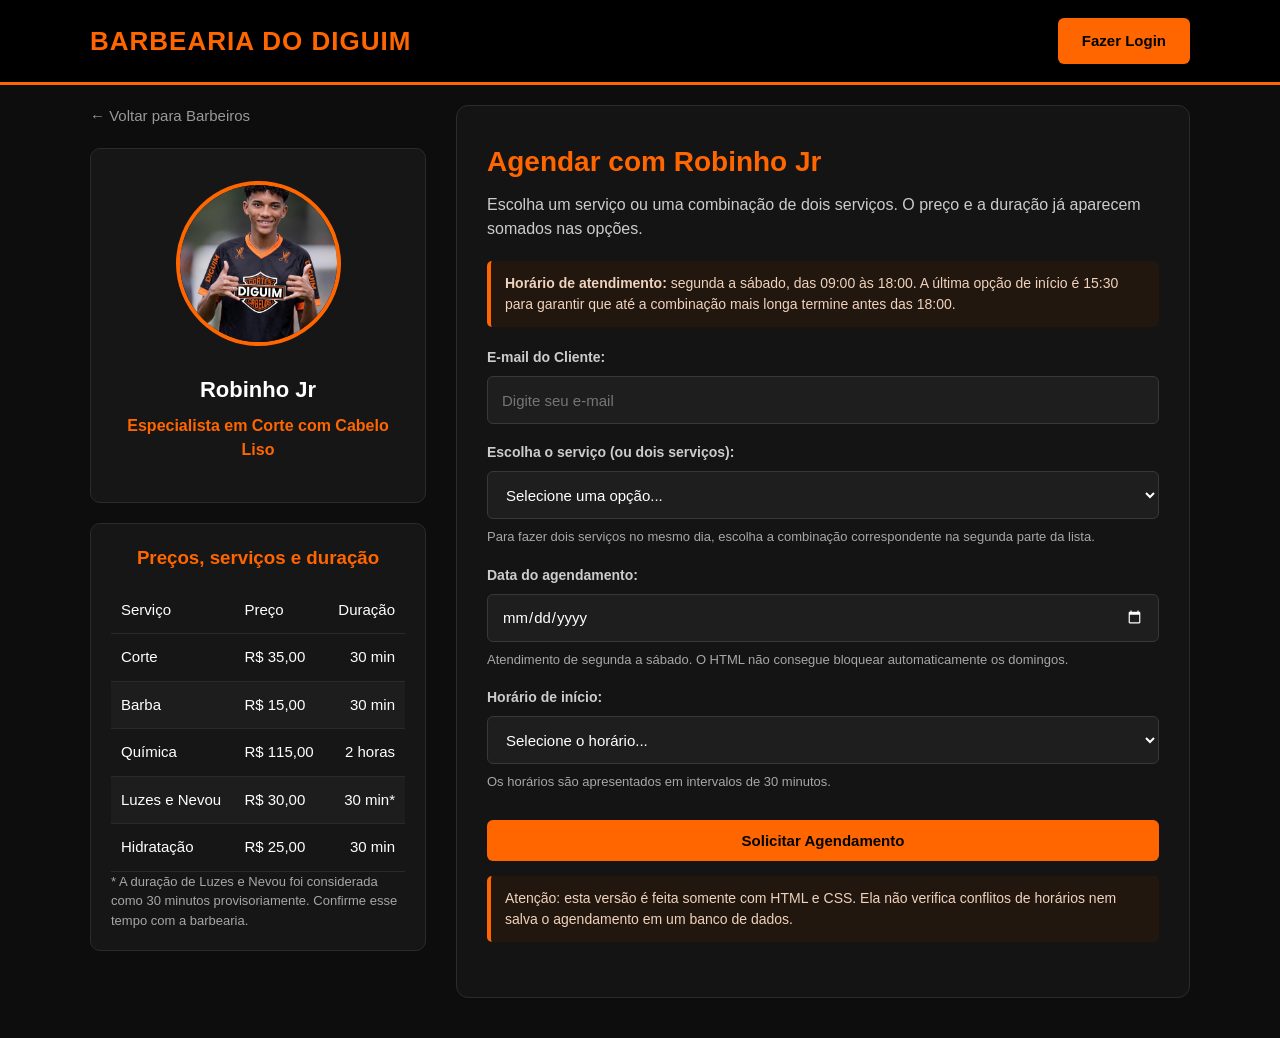
==== robinho-jr.html @ 0eab0bd5 "projeto quase pronto" ====
<!DOCTYPE html>
<html lang="pt-BR">
<head>
    <meta charset="UTF-8">
    <meta name="viewport" content="width=device-width, initial-scale=1.0">
    <title>Robinho Jr - Barbearia do Diguim</title>
    <link rel="stylesheet" href="style.css">
</head>
<body>
    <header>
        <div class="container">
            <h1><a href="index.html" class="logo-link">Barbearia do Diguim</a></h1>
            <div class="header-actions">
                <a href="login.html" class="btn-header">Fazer Login</a>
            </div>
        </div>
    </header>

    <main class="container profile-layout">
        <aside class="profile-sidebar">
            <a href="index.html" class="back-link-left">&larr; Voltar para Barbeiros</a>

            <article class="card">
                <img src="robinho jr diguim.jpg" alt="Foto de Robinho Jr">
                <h2>Robinho Jr</h2>
                <p>Especialista em Corte com Cabelo Liso</p>
            </article>

            <section class="servicos-box">
                <h3>Preços, serviços e duração</h3>
                <table>
                    <thead>
                        <tr><td>Serviço</td><td>Preço</td><td>Duração</td></tr>
                    </thead>
                    <tbody>
                    <tr><td>Corte</td><td>R$ 35,00</td><td>30 min</td></tr>
                    <tr><td>Barba</td><td>R$ 15,00</td><td>30 min</td></tr>
                    <tr><td>Química</td><td>R$ 115,00</td><td>2 horas</td></tr>
                    <tr><td>Luzes e Nevou</td><td>R$ 30,00</td><td>30 min*</td></tr>
                    <tr><td>Hidratação</td><td>R$ 25,00</td><td>30 min</td></tr>
                    </tbody>
                </table>
                <p class="form-hint">* A duração de Luzes e Nevou foi considerada como 30 minutos provisoriamente. Confirme esse tempo com a barbearia.</p>
            </section>
        </aside>

        <section class="profile-content" id="agendamento">
            <h2>Agendar com Robinho Jr</h2>
            <p class="subtitle-agendamento">Escolha um serviço ou uma combinação de dois serviços. O preço e a duração já aparecem somados nas opções.</p>

            <div class="horarios-info">
                <strong>Horário de atendimento:</strong> segunda a sábado, das 09:00 às 18:00. A última opção de início é 15:30 para garantir que até a combinação mais longa termine antes das 18:00.
            </div>

            <form action="sucesso.html" method="get">
                <input type="hidden" name="barbeiro" value="Robinho Jr">

                <div class="form-group">
                    <label for="email">E-mail do Cliente:</label>
                    <input type="email" id="email" name="email" required placeholder="Digite seu e-mail">
                </div>

                <div class="form-group">
                    <label for="pacote">Escolha o serviço (ou dois serviços):</label>
                    <select id="pacote" name="servico" required>
                        <option value="">Selecione uma opção...</option>
                        <optgroup label="Um serviço">
                        <option value="Corte — R$ 35,00 — 30 min">Corte — R$ 35,00 — 30 min</option>
                        <option value="Barba — R$ 15,00 — 30 min">Barba — R$ 15,00 — 30 min</option>
                        <option value="Química — R$ 115,00 — 2 horas">Química — R$ 115,00 — 2 horas</option>
                        <option value="Luzes e Nevou — R$ 30,00 — 30 min*">Luzes e Nevou — R$ 30,00 — 30 min*</option>
                        <option value="Hidratação — R$ 25,00 — 30 min">Hidratação — R$ 25,00 — 30 min</option>
                        </optgroup>
                        <optgroup label="Dois serviços — valores e tempos somados">
                        <option value="Corte + Barba — R$ 50,00 — 1 hora">Corte + Barba — R$ 50,00 — 1 hora</option>
                        <option value="Corte + Química — R$ 150,00 — 2 horas e 30 minutos">Corte + Química — R$ 150,00 — 2 horas e 30 minutos</option>
                        <option value="Corte + Luzes e Nevou — R$ 65,00 — 1 hora">Corte + Luzes e Nevou — R$ 65,00 — 1 hora</option>
                        <option value="Corte + Hidratação — R$ 60,00 — 1 hora">Corte + Hidratação — R$ 60,00 — 1 hora</option>
                        <option value="Barba + Química — R$ 130,00 — 2 horas e 30 minutos">Barba + Química — R$ 130,00 — 2 horas e 30 minutos</option>
                        <option value="Barba + Luzes e Nevou — R$ 45,00 — 1 hora">Barba + Luzes e Nevou — R$ 45,00 — 1 hora</option>
                        <option value="Barba + Hidratação — R$ 40,00 — 1 hora">Barba + Hidratação — R$ 40,00 — 1 hora</option>
                        <option value="Química + Luzes e Nevou — R$ 145,00 — 2 horas e 30 minutos">Química + Luzes e Nevou — R$ 145,00 — 2 horas e 30 minutos</option>
                        <option value="Química + Hidratação — R$ 140,00 — 2 horas e 30 minutos">Química + Hidratação — R$ 140,00 — 2 horas e 30 minutos</option>
                        <option value="Luzes e Nevou + Hidratação — R$ 55,00 — 1 hora">Luzes e Nevou + Hidratação — R$ 55,00 — 1 hora</option>
                        </optgroup>
                    </select>
                    <span class="form-hint">Para fazer dois serviços no mesmo dia, escolha a combinação correspondente na segunda parte da lista.</span>
                </div>

                <div class="form-group">
                    <label for="data">Data do agendamento:</label>
                    <input type="date" id="data" name="data" required>
                    <span class="form-hint">Atendimento de segunda a sábado. O HTML não consegue bloquear automaticamente os domingos.</span>
                </div>

                <div class="form-group">
                    <label for="hora">Horário de início:</label>
                    <select id="hora" name="hora" required>
                        <option value="">Selecione o horário...</option>
                        <option value="09:00">09:00</option>
                        <option value="09:30">09:30</option>
                        <option value="10:00">10:00</option>
                        <option value="10:30">10:30</option>
                        <option value="11:00">11:00</option>
                        <option value="11:30">11:30</option>
                        <option value="12:00">12:00</option>
                        <option value="12:30">12:30</option>
                        <option value="13:00">13:00</option>
                        <option value="13:30">13:30</option>
                        <option value="14:00">14:00</option>
                        <option value="14:30">14:30</option>
                        <option value="15:00">15:00</option>
                        <option value="15:30">15:30</option>
                    </select>
                    <span class="form-hint">Os horários são apresentados em intervalos de 30 minutos.</span>
                </div>

                <button type="submit" class="btn-primary btn-full">Solicitar Agendamento</button>
            </form>
            <p class="aviso-html">Atenção: esta versão é feita somente com HTML e CSS. Ela não verifica conflitos de horários nem salva o agendamento em um banco de dados.</p>
        </section>
    </main>
</body>
</html>
---- style.css ----
* {
    margin: 0;
    padding: 0;
    box-sizing: border-box;
    font-family: 'Segoe UI', Tahoma, Geneva, Verdana, sans-serif;
}

:root {
    --orange: #ff6600;
    --orange-hover: #ff7b24;
    --background: #0d0d0d;
    --surface: #161616;
    --surface-light: #1e1e1e;
    --border: #2b2b2b;
    --text: #ffffff;
    --muted: #bbbbbb;
}

body {
    background-color: var(--background);
    color: var(--text);
    line-height: 1.5;
}

.container {
    width: min(1100px, 100% - 32px);
    margin: 0 auto;
}

/* Cabeçalho */
header {
    background-color: #000000;
    border-bottom: 3px solid var(--orange);
    padding: 12px 0;
}

header .container {
    min-height: 58px;
    display: flex;
    justify-content: space-between;
    align-items: center;
    flex-wrap: wrap;
    gap: 15px;
}

header h1,
.logo-link {
    color: var(--orange);
    font-size: 26px;
    text-transform: uppercase;
    text-decoration: none;
    letter-spacing: 1px;
}

.contact {
    color: #dddddd;
    font-weight: 600;
}

/* Botões */
.btn-header,
.btn-primary {
    display: inline-block;
    background-color: var(--orange);
    color: #000000;
    text-decoration: none;
    border: none;
    padding: 12px 24px;
    font-weight: 700;
    font-size: 15px;
    cursor: pointer;
    border-radius: 6px;
    transition: background-color 0.25s ease, transform 0.2s ease;
    text-align: center;
}

.btn-primary:hover,
.btn-header:hover {
    background-color: var(--orange-hover);
    transform: translateY(-2px);
}

.btn-full {
    width: 100%;
    margin-top: 10px;
}

/* Banner principal */
#hero {
    text-align: center;
    padding: 60px 20px;
    background: linear-gradient(180deg, #1a1a1a 0%, var(--background) 100%);
    border-bottom: 1px solid #262626;
}

#hero h2 {
    color: var(--orange);
    font-size: clamp(30px, 5vw, 42px);
    margin-bottom: 15px;
    border: none;
    padding: 0;
}

#hero p {
    color: var(--muted);
    font-size: 18px;
}

/* Títulos */
h2 {
    color: var(--text);
    font-size: 28px;
    border-left: 4px solid var(--orange);
    padding-left: 12px;
    margin-bottom: 20px;
}

/* Cards dos barbeiros */
.cards {
    display: flex;
    gap: 24px;
    justify-content: space-between;
    flex-wrap: wrap;
    margin-top: 20px;
}

.card {
    background-color: var(--surface);
    padding: 32px 20px;
    border-radius: 10px;
    text-align: center;
    flex: 1;
    min-width: 250px;
    border: 1px solid var(--border);
}

.card img {
    width: 165px;
    height: 165px;
    object-fit: cover;
    border-radius: 50%;
    margin-bottom: 20px;
    border: 4px solid var(--orange);
}

.card h3,
.card h2 {
    color: var(--text);
    font-size: 22px;
    margin-bottom: 8px;
    border: none;
    padding: 0;
}

.card p {
    color: var(--orange);
    font-weight: 600;
    margin-bottom: 8px;
}

/* Página individual do barbeiro */
.profile-layout {
    display: flex;
    gap: 30px;
    margin-top: 20px;
    margin-bottom: 40px;
    align-items: flex-start;
    flex-wrap: wrap;
}

.profile-sidebar {
    flex: 1;
    min-width: 280px;
}

.profile-content {
    flex: 2;
    min-width: 280px;
}

.back-link-left {
    color: #999999;
    text-decoration: none;
    display: block;
    margin-bottom: 20px;
    font-size: 15px;
}

.back-link-left:hover,
.back-link:hover {
    color: var(--orange);
}

/* Tabela de preços */
.servicos-box {
    background-color: var(--surface);
    border: 1px solid var(--border);
    border-radius: 10px;
    padding: 20px;
    margin-top: 20px;
}

.servicos-box h3 {
    color: var(--orange);
    margin-bottom: 15px;
    text-align: center;
}

table {
    width: 100%;
    border-collapse: collapse;
}

td {
    padding: 12px 10px;
    text-align: left;
    font-size: 15px;
    border-bottom: 1px solid #2a2a2a;
}

td:last-child {
    text-align: right;
    white-space: nowrap;
}

tr:nth-child(even) {
    background-color: #1d1d1d;
}

/* Formulário de agendamento */
#agendamento {
    background-color: #141414;
    padding: 35px 30px;
    border: 1px solid var(--border);
    border-radius: 12px;
}

#agendamento h2 {
    color: var(--orange);
    border: none;
    padding: 0;
    margin-bottom: 10px;
}

.subtitle-agendamento {
    margin-bottom: 20px;
    color: #cccccc;
}

.horarios-info,
.aviso-html {
    background-color: #21170f;
    border-left: 4px solid var(--orange);
    color: #f0d2bd;
    padding: 12px 14px;
    border-radius: 5px;
    margin: 15px 0 20px;
    font-size: 14px;
}

form {
    display: flex;
    flex-direction: column;
    gap: 18px;
}

.form-group {
    display: flex;
    flex-direction: column;
    gap: 8px;
}

.form-group label {
    font-weight: 600;
    color: #cccccc;
    font-size: 14px;
}

input,
select {
    width: 100%;
    min-height: 48px;
    padding: 12px 14px;
    border: 1px solid #383838;
    background-color: var(--surface-light);
    color: var(--text);
    border-radius: 6px;
    font-size: 15px;
}

input:focus,
select:focus {
    outline: 2px solid var(--orange);
    outline-offset: 1px;
}

input[type="date"]::-webkit-calendar-picker-indicator {
    cursor: pointer;
    filter: invert(1);
}

.form-hint {
    color: #a7a7a7;
    font-size: 13px;
}

/* Tela de login e sucesso */
.login-page-body {
    min-height: 100vh;
    display: flex;
    align-items: center;
    justify-content: center;
    background: radial-gradient(circle at top, #241409 0%, #0a0a0a 70%);
    padding: 20px;
}

.login-container {
    width: 100%;
    max-width: 430px;
}

.login-card {
    background-color: #141414;
    border: 1px solid #2e2e2e;
    border-top: 4px solid var(--orange);
    border-radius: 12px;
    padding: 40px 35px;
    box-shadow: 0 15px 35px rgba(0, 0, 0, 0.8);
}

.login-header {
    text-align: center;
    margin-bottom: 30px;
}

.login-header h1 {
    color: var(--orange);
    font-size: 26px;
    text-transform: uppercase;
    margin-bottom: 8px;
}

.login-header p {
    color: #a3a3a3;
    font-size: 15px;
}

.back-link {
    color: #999999;
    text-decoration: none;
    display: block;
    text-align: center;
    margin-top: 20px;
    font-size: 14px;
}

/* Rodapé */
footer {
    background-color: #000000;
    text-align: center;
    padding: 30px;
    border-top: 2px solid var(--orange);
    color: #888888;
    margin-top: 40px;
}

footer p + p {
    margin-top: 8px;
}

/* Ajustes para celulares */
@media (max-width: 650px) {
    header .container {
        justify-content: center;
        text-align: center;
    }

    header h1,
    .logo-link {
        font-size: 21px;
    }

    #hero {
        padding: 42px 16px;
    }

    #agendamento {
        padding: 25px 18px;
    }

    .login-card {
        padding: 32px 22px;
    }
}
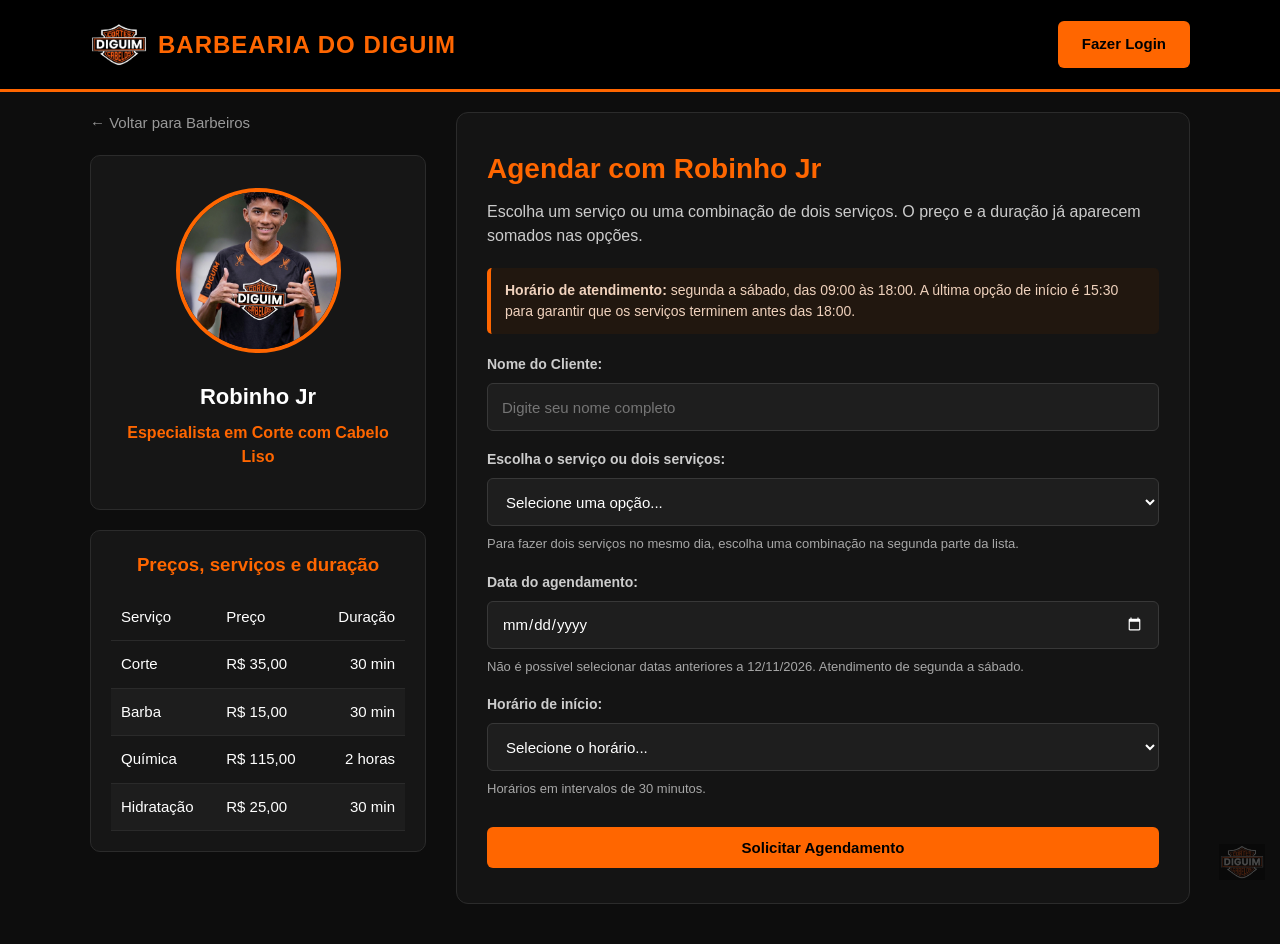
==== commit 343b6bc8: "site finalizado" ====
--- a/robinho-jr.html
+++ b/robinho-jr.html
@@ -1,3 +1,4 @@
+
 <!DOCTYPE html>
 <html lang="pt-BR">
 <head>
@@ -7,9 +8,21 @@
     <link rel="stylesheet" href="style.css">
 </head>
 <body>
+
     <header>
         <div class="container">
-            <h1><a href="index.html" class="logo-link">Barbearia do Diguim</a></h1>
+            <div class="brand-area">
+                <img src="logo-diguim-cortada.png"
+                     alt="Logo da Barbearia do Diguim"
+                     class="logo-topo">
+
+                <h1>
+                    <a href="index.html" class="logo-link">
+                        Barbearia do Diguim
+                    </a>
+                </h1>
+            </div>
+
             <div class="header-actions">
                 <a href="login.html" class="btn-header">Fazer Login</a>
             </div>
@@ -17,86 +30,184 @@
     </header>
 
     <main class="container profile-layout">
+
         <aside class="profile-sidebar">
-            <a href="index.html" class="back-link-left">&larr; Voltar para Barbeiros</a>
-
-            <article class="card">
-                <img src="robinho jr diguim.jpg" alt="Foto de Robinho Jr">
+
+            <a href="index.html" class="back-link-left">
+                &larr; Voltar para Barbeiros
+            </a>
+
+            <div class="card">
+                <img src="robinho jr diguim.jpg" alt="Robinho Jr">
                 <h2>Robinho Jr</h2>
                 <p>Especialista em Corte com Cabelo Liso</p>
-            </article>
-
-            <section class="servicos-box">
+            </div>
+
+            <div class="servicos-box">
                 <h3>Preços, serviços e duração</h3>
+
                 <table>
                     <thead>
-                        <tr><td>Serviço</td><td>Preço</td><td>Duração</td></tr>
+                        <tr>
+                            <td>Serviço</td>
+                            <td>Preço</td>
+                            <td>Duração</td>
+                        </tr>
                     </thead>
+
                     <tbody>
-                    <tr><td>Corte</td><td>R$ 35,00</td><td>30 min</td></tr>
-                    <tr><td>Barba</td><td>R$ 15,00</td><td>30 min</td></tr>
-                    <tr><td>Química</td><td>R$ 115,00</td><td>2 horas</td></tr>
-                    <tr><td>Luzes e Nevou</td><td>R$ 30,00</td><td>30 min*</td></tr>
-                    <tr><td>Hidratação</td><td>R$ 25,00</td><td>30 min</td></tr>
+                        <tr>
+                            <td>Corte</td>
+                            <td>R$ 35,00</td>
+                            <td>30 min</td>
+                        </tr>
+
+                        <tr>
+                            <td>Barba</td>
+                            <td>R$ 15,00</td>
+                            <td>30 min</td>
+                        </tr>
+
+                        <tr>
+                            <td>Química</td>
+                            <td>R$ 115,00</td>
+                            <td>2 horas</td>
+                        </tr>
+
+                        <tr>
+                            <td>Hidratação</td>
+                            <td>R$ 25,00</td>
+                            <td>30 min</td>
+                        </tr>
                     </tbody>
                 </table>
-                <p class="form-hint">* A duração de Luzes e Nevou foi considerada como 30 minutos provisoriamente. Confirme esse tempo com a barbearia.</p>
-            </section>
+            </div>
+
         </aside>
 
         <section class="profile-content" id="agendamento">
+
             <h2>Agendar com Robinho Jr</h2>
-            <p class="subtitle-agendamento">Escolha um serviço ou uma combinação de dois serviços. O preço e a duração já aparecem somados nas opções.</p>
+
+            <p class="subtitle-agendamento">
+                Escolha um serviço ou uma combinação de dois serviços.
+                O preço e a duração já aparecem somados nas opções.
+            </p>
 
             <div class="horarios-info">
-                <strong>Horário de atendimento:</strong> segunda a sábado, das 09:00 às 18:00. A última opção de início é 15:30 para garantir que até a combinação mais longa termine antes das 18:00.
+                <strong>Horário de atendimento:</strong>
+                segunda a sábado, das 09:00 às 18:00.
+
+                A última opção de início é 15:30 para garantir que os
+                serviços terminem antes das 18:00.
             </div>
 
             <form action="sucesso.html" method="get">
+
                 <input type="hidden" name="barbeiro" value="Robinho Jr">
 
                 <div class="form-group">
-                    <label for="email">E-mail do Cliente:</label>
-                    <input type="email" id="email" name="email" required placeholder="Digite seu e-mail">
-                </div>
-
-                <div class="form-group">
-                    <label for="pacote">Escolha o serviço (ou dois serviços):</label>
+                    <label for="nome">Nome do Cliente:</label>
+
+                    <input type="text"
+                           id="nome"
+                           name="nome"
+                           required
+                           placeholder="Digite seu nome completo">
+                </div>
+
+                <div class="form-group">
+
+                    <label for="pacote">
+                        Escolha o serviço ou dois serviços:
+                    </label>
+
                     <select id="pacote" name="servico" required>
+
                         <option value="">Selecione uma opção...</option>
+
                         <optgroup label="Um serviço">
-                        <option value="Corte — R$ 35,00 — 30 min">Corte — R$ 35,00 — 30 min</option>
-                        <option value="Barba — R$ 15,00 — 30 min">Barba — R$ 15,00 — 30 min</option>
-                        <option value="Química — R$ 115,00 — 2 horas">Química — R$ 115,00 — 2 horas</option>
-                        <option value="Luzes e Nevou — R$ 30,00 — 30 min*">Luzes e Nevou — R$ 30,00 — 30 min*</option>
-                        <option value="Hidratação — R$ 25,00 — 30 min">Hidratação — R$ 25,00 — 30 min</option>
+
+                            <option value="Corte - R$ 35,00 - 30 min">
+                                Corte - R$ 35,00 - 30 min
+                            </option>
+
+                            <option value="Barba - R$ 15,00 - 30 min">
+                                Barba - R$ 15,00 - 30 min
+                            </option>
+
+                            <option value="Química - R$ 115,00 - 2 horas">
+                                Química - R$ 115,00 - 2 horas
+                            </option>
+
+                            <option value="Hidratação - R$ 25,00 - 30 min">
+                                Hidratação - R$ 25,00 - 30 min
+                            </option>
+
                         </optgroup>
-                        <optgroup label="Dois serviços — valores e tempos somados">
-                        <option value="Corte + Barba — R$ 50,00 — 1 hora">Corte + Barba — R$ 50,00 — 1 hora</option>
-                        <option value="Corte + Química — R$ 150,00 — 2 horas e 30 minutos">Corte + Química — R$ 150,00 — 2 horas e 30 minutos</option>
-                        <option value="Corte + Luzes e Nevou — R$ 65,00 — 1 hora">Corte + Luzes e Nevou — R$ 65,00 — 1 hora</option>
-                        <option value="Corte + Hidratação — R$ 60,00 — 1 hora">Corte + Hidratação — R$ 60,00 — 1 hora</option>
-                        <option value="Barba + Química — R$ 130,00 — 2 horas e 30 minutos">Barba + Química — R$ 130,00 — 2 horas e 30 minutos</option>
-                        <option value="Barba + Luzes e Nevou — R$ 45,00 — 1 hora">Barba + Luzes e Nevou — R$ 45,00 — 1 hora</option>
-                        <option value="Barba + Hidratação — R$ 40,00 — 1 hora">Barba + Hidratação — R$ 40,00 — 1 hora</option>
-                        <option value="Química + Luzes e Nevou — R$ 145,00 — 2 horas e 30 minutos">Química + Luzes e Nevou — R$ 145,00 — 2 horas e 30 minutos</option>
-                        <option value="Química + Hidratação — R$ 140,00 — 2 horas e 30 minutos">Química + Hidratação — R$ 140,00 — 2 horas e 30 minutos</option>
-                        <option value="Luzes e Nevou + Hidratação — R$ 55,00 — 1 hora">Luzes e Nevou + Hidratação — R$ 55,00 — 1 hora</option>
+
+                        <optgroup label="Dois serviços - valores e tempos somados">
+
+                            <option value="Corte + Barba - R$ 50,00 - 1 hora">
+                                Corte + Barba - R$ 50,00 - 1 hora
+                            </option>
+
+                            <option value="Corte + Química - R$ 150,00 - 2 horas e 30 minutos">
+                                Corte + Química - R$ 150,00 - 2 horas e 30 minutos
+                            </option>
+
+                            <option value="Corte + Hidratação - R$ 60,00 - 1 hora">
+                                Corte + Hidratação - R$ 60,00 - 1 hora
+                            </option>
+
+                            <option value="Barba + Química - R$ 130,00 - 2 horas e 30 minutos">
+                                Barba + Química - R$ 130,00 - 2 horas e 30 minutos
+                            </option>
+
+                            <option value="Barba + Hidratação - R$ 40,00 - 1 hora">
+                                Barba + Hidratação - R$ 40,00 - 1 hora
+                            </option>
+
+                            <option value="Química + Hidratação - R$ 140,00 - 2 horas e 30 minutos">
+                                Química + Hidratação - R$ 140,00 - 2 horas e 30 minutos
+                            </option>
+
                         </optgroup>
+
                     </select>
-                    <span class="form-hint">Para fazer dois serviços no mesmo dia, escolha a combinação correspondente na segunda parte da lista.</span>
-                </div>
-
-                <div class="form-group">
+
+                    <span class="form-hint">
+                        Para fazer dois serviços no mesmo dia, escolha
+                        uma combinação na segunda parte da lista.
+                    </span>
+
+                </div>
+
+                <div class="form-group">
+
                     <label for="data">Data do agendamento:</label>
-                    <input type="date" id="data" name="data" required>
-                    <span class="form-hint">Atendimento de segunda a sábado. O HTML não consegue bloquear automaticamente os domingos.</span>
-                </div>
-
-                <div class="form-group">
+
+                    <input type="date"
+                           id="data"
+                           name="data"
+                           min="2026-11-12"
+                           required>
+
+                    <span class="form-hint">
+                        Não é possível selecionar datas anteriores a 12/11/2026.
+                        Atendimento de segunda a sábado.
+                    </span>
+
+                </div>
+
+                <div class="form-group">
+
                     <label for="hora">Horário de início:</label>
+
                     <select id="hora" name="hora" required>
+
                         <option value="">Selecione o horário...</option>
+
                         <option value="09:00">09:00</option>
                         <option value="09:30">09:30</option>
                         <option value="10:00">10:00</option>
@@ -111,14 +222,28 @@
                         <option value="14:30">14:30</option>
                         <option value="15:00">15:00</option>
                         <option value="15:30">15:30</option>
+
                     </select>
-                    <span class="form-hint">Os horários são apresentados em intervalos de 30 minutos.</span>
-                </div>
-
-                <button type="submit" class="btn-primary btn-full">Solicitar Agendamento</button>
+
+                    <span class="form-hint">
+                        Horários em intervalos de 30 minutos.
+                    </span>
+
+                </div>
+
+                <button type="submit" class="btn-primary btn-full">
+                    Solicitar Agendamento
+                </button>
+
             </form>
-            <p class="aviso-html">Atenção: esta versão é feita somente com HTML e CSS. Ela não verifica conflitos de horários nem salva o agendamento em um banco de dados.</p>
+
         </section>
+
     </main>
+
+    <img src="logo-diguim-cortada.png"
+         alt=""
+         class="logo-canto">
+
 </body>
 </html>
--- a/style.css
+++ b/style.css
@@ -1,3 +1,5 @@
+
+/* CONFIGURAÇÕES GERAIS */
 * {
     margin: 0;
     padding: 0;
@@ -27,7 +29,7 @@
     margin: 0 auto;
 }
 
-/* Cabeçalho */
+/* CABEÇALHO */
 header {
     background-color: #000000;
     border-bottom: 3px solid var(--orange);
@@ -35,7 +37,7 @@
 }
 
 header .container {
-    min-height: 58px;
+    min-height: 65px;
     display: flex;
     justify-content: space-between;
     align-items: center;
@@ -43,13 +45,29 @@
     gap: 15px;
 }
 
+/* LOGO AO LADO DO NOME */
+.brand-area {
+    display: flex;
+    align-items: center;
+    gap: 10px;
+}
+
+.logo-topo {
+    width: 58px;
+    height: 58px;
+    object-fit: contain;
+    flex-shrink: 0;
+}
+
 header h1,
+.brand-area h1,
 .logo-link {
     color: var(--orange);
-    font-size: 26px;
+    font-size: 24px;
     text-transform: uppercase;
     text-decoration: none;
     letter-spacing: 1px;
+    margin: 0;
 }
 
 .contact {
@@ -57,7 +75,20 @@
     font-weight: 600;
 }
 
-/* Botões */
+/* LOGO DISCRETA NO CANTO INFERIOR */
+.logo-canto {
+    position: fixed;
+    width: 46px;
+    height: 46px;
+    object-fit: contain;
+    right: 15px;
+    bottom: 15px;
+    opacity: 0.25;
+    pointer-events: none;
+    z-index: 10;
+}
+
+/* BOTÕES */
 .btn-header,
 .btn-primary {
     display: inline-block;
@@ -85,7 +116,7 @@
     margin-top: 10px;
 }
 
-/* Banner principal */
+/* BANNER PRINCIPAL */
 #hero {
     text-align: center;
     padding: 60px 20px;
@@ -106,7 +137,7 @@
     font-size: 18px;
 }
 
-/* Títulos */
+/* TÍTULOS */
 h2 {
     color: var(--text);
     font-size: 28px;
@@ -115,7 +146,7 @@
     margin-bottom: 20px;
 }
 
-/* Cards dos barbeiros */
+/* CARDS DOS BARBEIROS */
 .cards {
     display: flex;
     gap: 24px;
@@ -158,7 +189,7 @@
     margin-bottom: 8px;
 }
 
-/* Página individual do barbeiro */
+/* PÁGINA INDIVIDUAL DO BARBEIRO */
 .profile-layout {
     display: flex;
     gap: 30px;
@@ -191,7 +222,7 @@
     color: var(--orange);
 }
 
-/* Tabela de preços */
+/* TABELA DE PREÇOS */
 .servicos-box {
     background-color: var(--surface);
     border: 1px solid var(--border);
@@ -227,7 +258,7 @@
     background-color: #1d1d1d;
 }
 
-/* Formulário de agendamento */
+/* FORMULÁRIO DE AGENDAMENTO */
 #agendamento {
     background-color: #141414;
     padding: 35px 30px;
@@ -304,7 +335,7 @@
     font-size: 13px;
 }
 
-/* Tela de login e sucesso */
+/* TELA DE LOGIN E SUCESSO */
 .login-page-body {
     min-height: 100vh;
     display: flex;
@@ -354,7 +385,11 @@
     font-size: 14px;
 }
 
-/* Rodapé */
+.back-link:hover {
+    color: var(--orange);
+}
+
+/* RODAPÉ */
 footer {
     background-color: #000000;
     text-align: center;
@@ -368,16 +403,29 @@
     margin-top: 8px;
 }
 
-/* Ajustes para celulares */
+/* AJUSTES PARA CELULARES */
 @media (max-width: 650px) {
+
     header .container {
         justify-content: center;
         text-align: center;
     }
 
-    header h1,
-    .logo-link {
-        font-size: 21px;
+    .brand-area {
+        justify-content: center;
+    }
+
+    .logo-topo {
+        width: 45px;
+        height: 45px;
+    }
+
+    .brand-area h1 {
+        font-size: 19px;
+    }
+
+    .contact {
+        font-size: 14px;
     }
 
     #hero {
@@ -391,4 +439,11 @@
     .login-card {
         padding: 32px 22px;
     }
-}
+
+    .logo-canto {
+        width: 38px;
+        height: 38px;
+        right: 10px;
+        bottom: 10px;
+    }
+}
